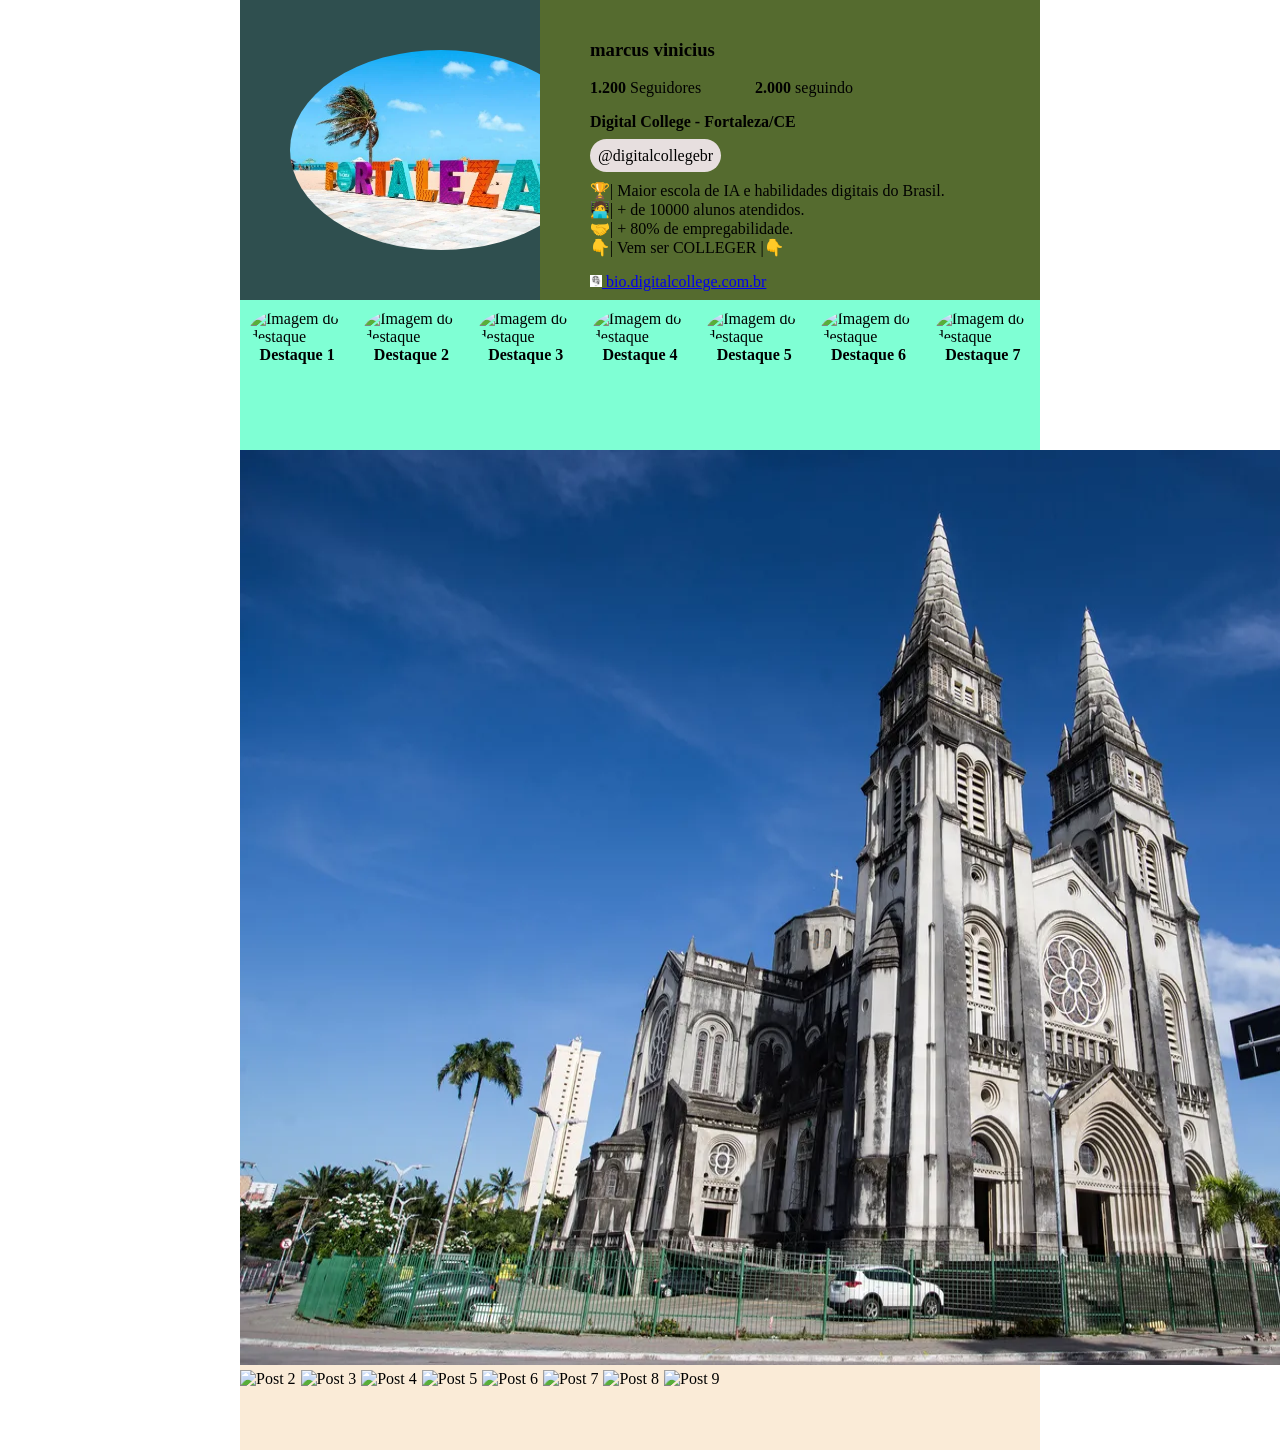
==== index.html @ 8ea057f7 "ajustaperfil" ====
<!DOCTYPE html>
<html lang="pt-br">
 
<head>
    <meta charset="UTF-8">
    <meta name="viewport" content="width=device-width, initial-scale=1.0">
    <title>Instagram</title>
    <link rel="stylesheet" href="style.css">
</head>
 
<body>
    <div id="conteudo">
        <div id="cabecalho">
            <div id="fotodeperfil">
                <img height="200" src="fortaleza-ceara-edit-17-600x398.webp" alt="foto de perfil">
            </div>
            <div id="textodeperfil">
                <h3>marcus vinicius</h3>
                <p>
                    <b>1.200</b> Seguidores
                    <span id="span-seguindo">2.000</span> seguindo
                </p>
                <p><strong>Digital College - Fortaleza/CE</strong></p>
                <p class="juntinhos">
                    <span id="pill">@digitalcollegebr</span>
                </p>
                <p class="juntinhos">
                    <span id="juntinhos">
                        🏆| Maior escola de IA e habilidades digitais do Brasil.<br>
                        🧑‍💻| + de 10000 alunos atendidos.<br>
                        🤝| + 80% de empregabilidade.<br>
                        👇| Vem ser COLLEGER |👇
                    </span>
                </p>
                <a href="https://bio.digitalcollege.com.br">
                    <i id="icone-link"></i>
                    bio.digitalcollege.com.br
                </a>
            </div>
        </div>
 
        <div id="destaques">
            <div class="destaque">
                <img src="https://placehold.co/100x100" alt="Imagem do destaque">
                <p>Destaque 1</p>
            </div>
            <div class="destaque">
                <img src="https://placehold.co/100x100" alt="Imagem do destaque">
                <p>Destaque 2</p>
            </div>
            <div class="destaque">
                <img src="https://placehold.co/100x100" alt="Imagem do destaque">
                <p>Destaque 3</p>
            </div>
            <div class="destaque">
                <img src="https://placehold.co/100x100" alt="Imagem do destaque">
                <p>Destaque 4</p>
            </div>
            <div class="destaque">
                <img src="https://placehold.co/100x100" alt="Imagem do destaque">
                <p>Destaque 5</p>
            </div>
            <div class="destaque">
                <img src="https://placehold.co/100x100" alt="Imagem do destaque">
                <p>Destaque 6</p>
            </div>
            <div class="destaque">
                <img src="https://placehold.co/100x100" alt="Imagem do destaque">
                <p>Destaque 7</p>
            </div>
        </div>
        
        <div id="feed">
            <img class="post-img" src="Catedral.webp" alt="Post 1">
            <img class="post-img" src="https://placehold.co/260x300" alt="Post 2">
            <img class="post-img" src="https://placehold.co/260x300" alt="Post 3">
            <img class="post-img" src="https://placehold.co/260x300" alt="Post 4">
            <img class="post-img" src="https://placehold.co/260x300" alt="Post 5">
            <img class="post-img" src="https://placehold.co/260x300" alt="Post 6">
            <img class="post-img" src="https://placehold.co/260x300" alt="Post 7">
            <img class="post-img" src="https://placehold.co/260x300" alt="Post 8">
            <img class="post-img" src="https://placehold.co/260x300" alt="Post 9">
        </div>
    </div>
    </div>
</body>
 
</html>
---- style.css ----
* {
    box-sizing: border-box;
}
 
body {
    margin: 0;
}
 
#conteudo {
    width: 800px;
    height: 1000px;
    background-color: blue;
    margin: 0 auto;
}
 
#cabecalho {
    width: 800px;
    height: 300px;
    background-color: brown;
    display: flex;
}
 
#destaques {
    height: 150px;
    width: 800px;
    background-color: lightcoral;
    display: flex;
    overflow-x: scroll;
    overflow-y: hidden;

}
 
#feed {
    height: 1000px;
    width: 800px;
    background-color: antiquewhite;
}
 
#fotodeperfil {
    width: 300px;
    height: 300px;
    background-color: darkslategrey;
    padding: 50px;
    box-sizing: border-box;
}
 
#fotodeperfil img,
.destaque img {
    border-radius: 50%;
}
 
#textodeperfil {
    width: 500px;
    height: 300px;
    background-color: darkolivegreen;
    padding: 20px 50px;
    box-sizing: border-box;
}
 
#span-seguindo {
    font-weight: bold;
    margin-left: 50px;
}
 
#juntinhos {
    margin: 0;
}
 
#pill {
    background-color: rgb(231, 223, 223);
    padding: 8px;
    border-radius: 20px;
}
 
#assenao {
    margin: 15px 0;
}
 
#icone-link {
    height: 12px;
    width: 12px;
    display: inline-block;
    background-size: 12px;
    background-image: url("link-icon-vector-isolated-white-background-logo-concept-l-link-icon-vector-isolated-white-background-logo-concept-link-125783372.webp");
}
 
.destaque {
    width: 120px;
    height: 150px;
    background-color: aquamarine;
    padding: 10px;
    box-sizing: border-box;
}
 
 .destaque p {
    margin-top: 0;
    text-align: center;
    font-weight: 600;
}
#feed {
    display: flex;
    flex-wrap: wrap;
    padding: 10;
    gap: 5px;
}
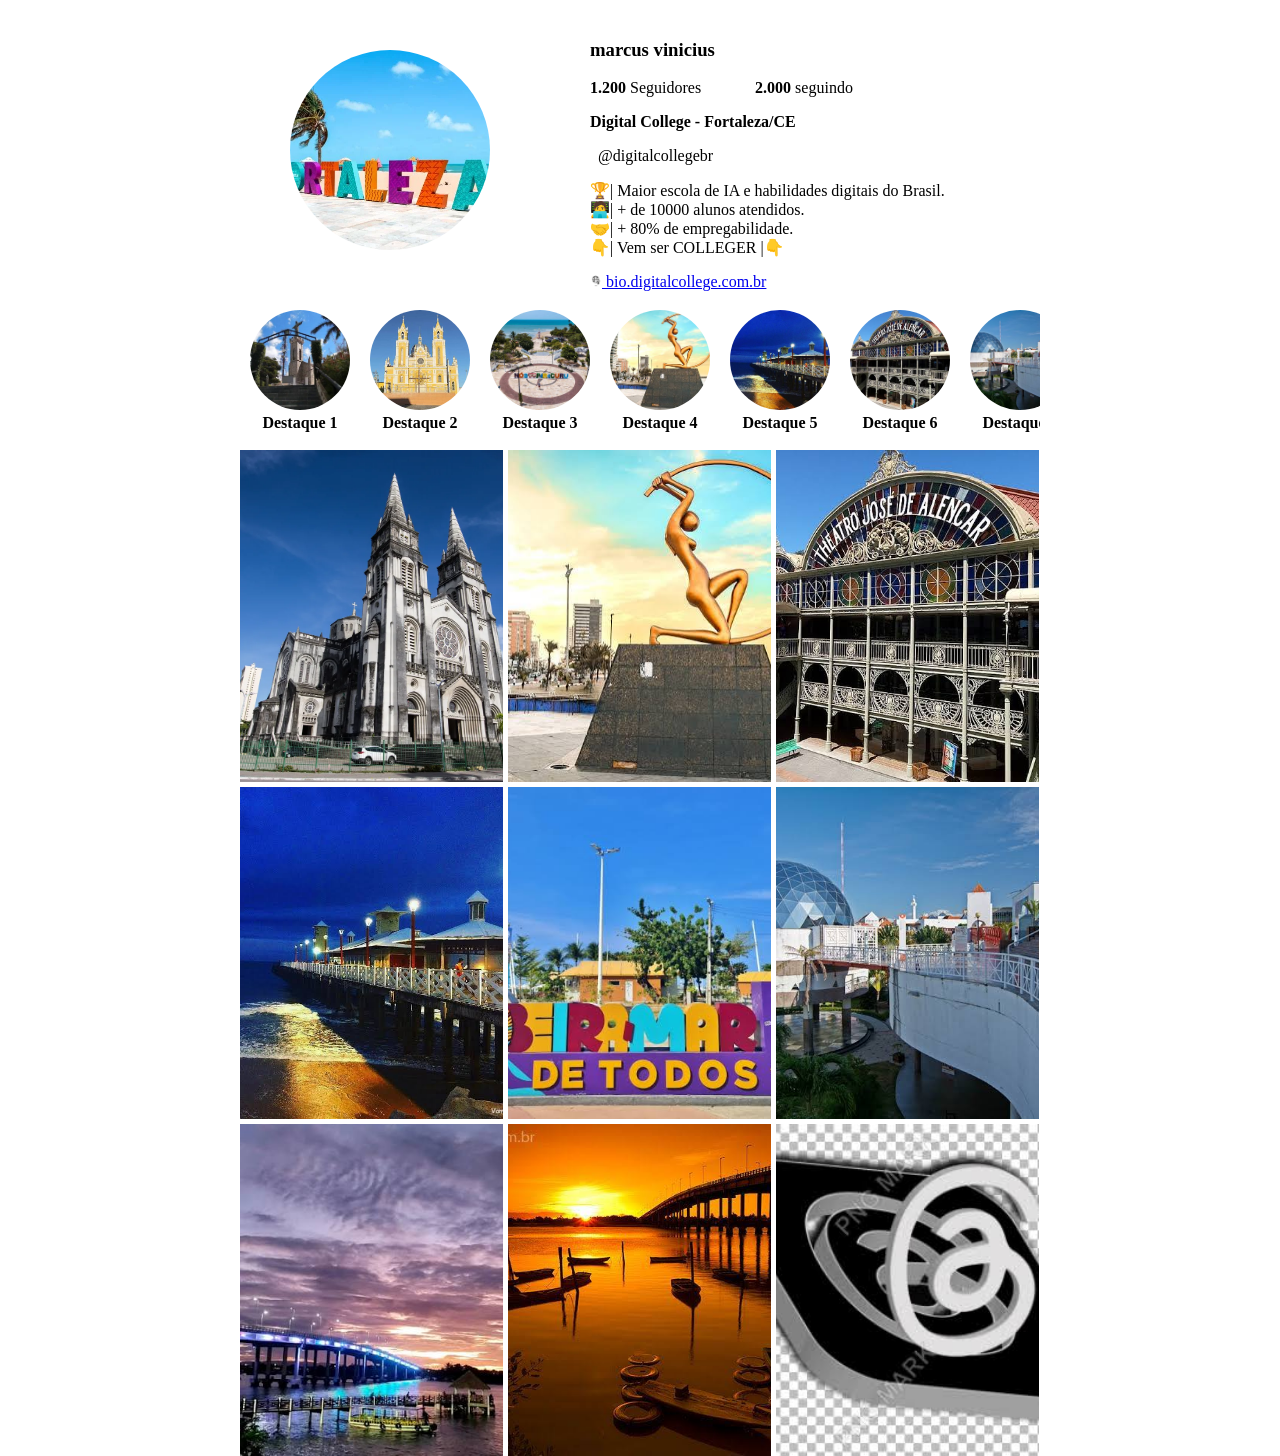
==== commit f013efb4: "terminamos o site" ====
--- a/index.html
+++ b/index.html
@@ -13,7 +13,7 @@
     <div id="conteudo">
         <div id="cabecalho">
             <div id="fotodeperfil">
-                <img height="200" src="fortaleza-ceara-edit-17-600x398.webp" alt="foto de perfil">
+                <img height="200" width="200" src="fortaleza-ceara-edit-17-600x398.webp" alt="foto de perfil">
             </div>
             <div id="textodeperfil">
                 <h3>marcus vinicius</h3>
@@ -42,45 +42,44 @@
  
         <div id="destaques">
             <div class="destaque">
-                <img src="https://placehold.co/100x100" alt="Imagem do destaque">
+                <img src="images (8).jpg" alt="Imagem do destaque">
                 <p>Destaque 1</p>
             </div>
             <div class="destaque">
-                <img src="https://placehold.co/100x100" alt="Imagem do destaque">
+                <img src="images (9).jpg" alt="Imagem do destaque">
                 <p>Destaque 2</p>
             </div>
             <div class="destaque">
-                <img src="https://placehold.co/100x100" alt="Imagem do destaque">
+                <img src="images (10).jpg" alt="Imagem do destaque">
                 <p>Destaque 3</p>
             </div>
             <div class="destaque">
-                <img src="https://placehold.co/100x100" alt="Imagem do destaque">
+                <img src="images (1).jpg" alt="Imagem do destaque">
                 <p>Destaque 4</p>
             </div>
             <div class="destaque">
-                <img src="https://placehold.co/100x100" alt="Imagem do destaque">
+                <img src="images (3).jpg" alt="Imagem do destaque">
                 <p>Destaque 5</p>
             </div>
             <div class="destaque">
-                <img src="https://placehold.co/100x100" alt="Imagem do destaque">
+                <img src="images (2).jpg" alt="Imagem do destaque">
                 <p>Destaque 6</p>
             </div>
             <div class="destaque">
-                <img src="https://placehold.co/100x100" alt="Imagem do destaque">
+                <img src="images (5).jpg" alt="Imagem do destaque">
                 <p>Destaque 7</p>
             </div>
         </div>
-        
         <div id="feed">
             <img class="post-img" src="Catedral.webp" alt="Post 1">
-            <img class="post-img" src="https://placehold.co/260x300" alt="Post 2">
-            <img class="post-img" src="https://placehold.co/260x300" alt="Post 3">
-            <img class="post-img" src="https://placehold.co/260x300" alt="Post 4">
-            <img class="post-img" src="https://placehold.co/260x300" alt="Post 5">
-            <img class="post-img" src="https://placehold.co/260x300" alt="Post 6">
-            <img class="post-img" src="https://placehold.co/260x300" alt="Post 7">
-            <img class="post-img" src="https://placehold.co/260x300" alt="Post 8">
-            <img class="post-img" src="https://placehold.co/260x300" alt="Post 9">
+            <img class="post-img" src="images (1).jpg" alt="Post 2">
+            <img class="post-img" src="images (2).jpg" alt="Post 3">
+            <img class="post-img" src="images (3).jpg" alt="Post 4">
+            <img class="post-img" src="images (4).jpg" alt="Post 5">
+            <img class="post-img" src="images (5).jpg" alt="Post 6">
+            <img class="post-img" src="images (6).jpg" alt="Post 7">
+            <img class="post-img" src="images (7).jpg" alt="Post 8">
+            <img class="post-img" src="images.jpg" alt="Post 9">
         </div>
     </div>
     </div>
--- a/style.css
+++ b/style.css
@@ -10,39 +10,43 @@
 #conteudo {
     width: 800px;
     height: 1000px;
-    background-color: blue;
+
     margin: 0 auto;
 }
  
 #cabecalho {
     width: 800px;
     height: 300px;
-    background-color: brown;
     display: flex;
 }
  
 #destaques {
     height: 150px;
     width: 800px;
-    background-color: lightcoral;
     display: flex;
     overflow-x: scroll;
     overflow-y: hidden;
+    img{
+        height: 100px;
+        width: 100px;
+        object-fit: cover;
+    }
 
 }
  
 #feed {
     height: 1000px;
     width: 800px;
-    background-color: antiquewhite;
 }
  
 #fotodeperfil {
     width: 300px;
     height: 300px;
-    background-color: darkslategrey;
     padding: 50px;
     box-sizing: border-box;
+    img{
+        object-fit: cover;
+    }
 }
  
 #fotodeperfil img,
@@ -53,7 +57,6 @@
 #textodeperfil {
     width: 500px;
     height: 300px;
-    background-color: darkolivegreen;
     padding: 20px 50px;
     box-sizing: border-box;
 }
@@ -68,7 +71,6 @@
 }
  
 #pill {
-    background-color: rgb(231, 223, 223);
     padding: 8px;
     border-radius: 20px;
 }
@@ -88,7 +90,6 @@
 .destaque {
     width: 120px;
     height: 150px;
-    background-color: aquamarine;
     padding: 10px;
     box-sizing: border-box;
 }
@@ -101,6 +102,12 @@
 #feed {
     display: flex;
     flex-wrap: wrap;
-    padding: 10;
     gap: 5px;
+
+    img{
+        width: 263px;
+        height: 332px;
+        object-fit: cover;
+    }
+    
 }
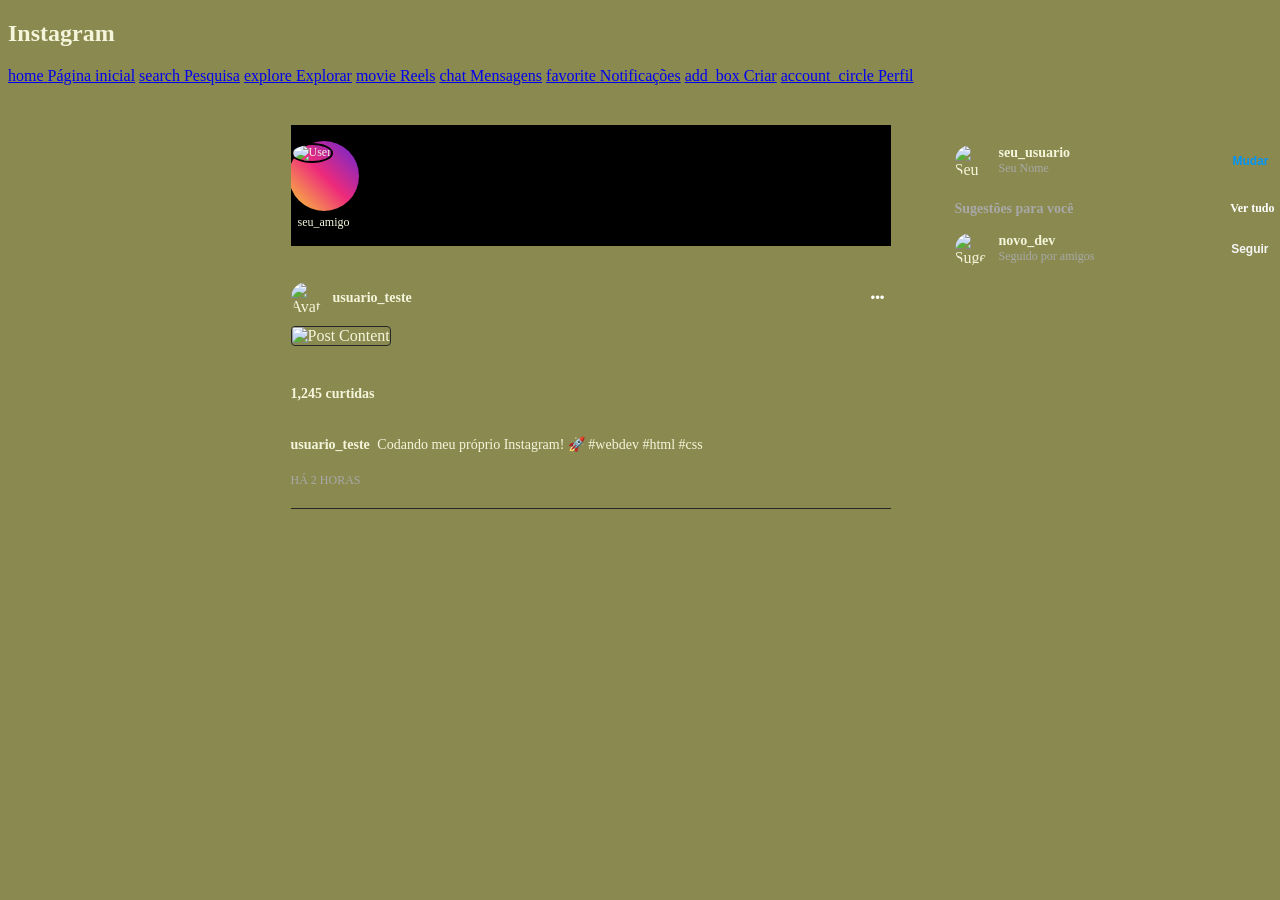
==== commit 30f9f077: "iniciei um novo clone do instagran" ====
--- a/index.html
+++ b/index.html
@@ -1,89 +1,103 @@
-
 <!DOCTYPE html>
-<html lang="pt-br">
- 
+<html lang="pt-BR">
 <head>
     <meta charset="UTF-8">
     <meta name="viewport" content="width=device-width, initial-scale=1.0">
-    <title>Instagram</title>
+    <title>Instagram Clone</title>
     <link rel="stylesheet" href="style.css">
-</head>
- 
-<body>
-    <div id="conteudo">
-        <div id="cabecalho">
-            <div id="fotodeperfil">
-                <img height="200" width="200" src="fortaleza-ceara-edit-17-600x398.webp" alt="foto de perfil">
+    <script src="https://unpkg.com/lucide@latest"></script>
+ </head>
+ <body>
+    <div class="container">
+        <aside class="sidebar">
+            <div class="logo">
+                <h2>Instagram</h2>
+         </div>
+         <nav class="menu">
+             <a href="#" class="menu-item active"><span class="material-symbols-outlined">home</span> <span>Página inicial</span></a>
+                <a href="#" class="menu-item"><span class="material-symbols-outlined">search</span> <span>Pesquisa</span></a>
+                <a href="#" class="menu-item"><span class="material-symbols-outlined">explore</span> <span>Explorar</span></a>
+                <a href="#" class="menu-item"><span class="material-symbols-outlined">movie</span> <span>Reels</span></a>
+                <a href="#" class="menu-item"><span class="material-symbols-outlined">chat</span> <span>Mensagens</span></a>
+                <a href="#" class="menu-item"><span class="material-symbols-outlined">favorite</span> <span>Notificações</span></a>
+                <a href="#" class="menu-item"><span class="material-symbols-outlined">add_box</span> <span>Criar</span></a>
+                <a href="#" class="menu-item"><span class="material-symbols-outlined">account_circle</span> <span>Perfil</span></a>
+        
+        </nav>  
+        
+    </aside> 
+
+    <main class="main-container">
+        
+        <section class="feed">
+            
+            <div class="stories-container">
+                <div class="story">
+                    <div class="profile-pic"><img src="https://picsum.photos" alt="User"></div>
+                    <span>seu_amigo</span>
+                </div>
+                
             </div>
-            <div id="textodeperfil">
-                <h3>marcus vinicius</h3>
-                <p>
-                    <b>1.200</b> Seguidores
-                    <span id="span-seguindo">2.000</span> seguindo
-                </p>
-                <p><strong>Digital College - Fortaleza/CE</strong></p>
-                <p class="juntinhos">
-                    <span id="pill">@digitalcollegebr</span>
-                </p>
-                <p class="juntinhos">
-                    <span id="juntinhos">
-                        🏆| Maior escola de IA e habilidades digitais do Brasil.<br>
-                        🧑‍💻| + de 10000 alunos atendidos.<br>
-                        🤝| + 80% de empregabilidade.<br>
-                        👇| Vem ser COLLEGER |👇
-                    </span>
-                </p>
-                <a href="https://bio.digitalcollege.com.br">
-                    <i id="icone-link"></i>
-                    bio.digitalcollege.com.br
-                </a>
+
+            <article class="post">
+
+                <header class="post-header">
+                    <div class="post-author">
+                        <img src="https://picsum.photos" alt="Avatar" class="avatar">
+                        <span class="username">usuario_teste</span>
+                    </div>
+                    <button class="btn-more">•••</button>
+                </header>
+                
+                <div class="post-image">
+                    <img src="https://picsum.photos" alt="Post Content">
+                </div>
+
+                <div class="post-actions">
+                    <div class="left-actions">
+                        <button><i data-lucide="heart"></i></button>
+                        <button><i data-lucide="message-circle"></i></button>
+                        <button><i data-lucide="send"></i></button>
+                    </div>
+                    <button class="save-action"><i data-lucide="bookmark"></i></button>
+                </div>
+
+                <div class="post-body">
+                    <p class="likes"><strong>1,245 curtidas</strong></p>
+                    <p class="caption"><strong>usuario_teste</strong> Codando meu próprio Instagram! 🚀 #webdev #html #css</p>
+                    <span class="time">Há 2 horas</span>
+                </div>
+            </article>
+
+        </section>
+
+        <aside class="suggestions">
+            <div class="user-profile">
+                <img src="https://picsum.photos" alt="Seu Perfil" class="avatar">
+                <div class="user-info">
+                    <strong>seu_usuario</strong>
+                    <span>Seu Nome</span>
+                </div>
+                <button class="btn-switch">Mudar</button>
             </div>
-        </div>
- 
-        <div id="destaques">
-            <div class="destaque">
-                <img src="images (8).jpg" alt="Imagem do destaque">
-                <p>Destaque 1</p>
+            
+            <div class="suggestions-header">
+                <span>Sugestões para você</span>
+                <a href="#">Ver tudo</a>
             </div>
-            <div class="destaque">
-                <img src="images (9).jpg" alt="Imagem do destaque">
-                <p>Destaque 2</p>
+
+            <div class="suggestion-item">
+                <img src="https://picsum.photos" alt="Sugestão" class="avatar">
+                <div class="user-info">
+                    <strong>novo_dev</strong>
+                    <span>Seguido por amigos</span>
+                </div>
+                <button class="btn-follow">Seguir</button>
             </div>
-            <div class="destaque">
-                <img src="images (10).jpg" alt="Imagem do destaque">
-                <p>Destaque 3</p>
-            </div>
-            <div class="destaque">
-                <img src="images (1).jpg" alt="Imagem do destaque">
-                <p>Destaque 4</p>
-            </div>
-            <div class="destaque">
-                <img src="images (3).jpg" alt="Imagem do destaque">
-                <p>Destaque 5</p>
-            </div>
-            <div class="destaque">
-                <img src="images (2).jpg" alt="Imagem do destaque">
-                <p>Destaque 6</p>
-            </div>
-            <div class="destaque">
-                <img src="images (5).jpg" alt="Imagem do destaque">
-                <p>Destaque 7</p>
-            </div>
-        </div>
-        <div id="feed">
-            <img class="post-img" src="Catedral.webp" alt="Post 1">
-            <img class="post-img" src="images (1).jpg" alt="Post 2">
-            <img class="post-img" src="images (2).jpg" alt="Post 3">
-            <img class="post-img" src="images (3).jpg" alt="Post 4">
-            <img class="post-img" src="images (4).jpg" alt="Post 5">
-            <img class="post-img" src="images (5).jpg" alt="Post 6">
-            <img class="post-img" src="images (6).jpg" alt="Post 7">
-            <img class="post-img" src="images (7).jpg" alt="Post 8">
-            <img class="post-img" src="images.jpg" alt="Post 9">
-        </div>
-    </div>
-    </div>
+        </aside>
+
+    </main>
+
+    <script>lucide.createIcons();</script>
 </body>
- 
-</html>
- +</html>
--- a/style.css
+++ b/style.css
@@ -1,113 +1,228 @@
-
-* {
+ {
+    margin: 0;
+    padding: 0;
     box-sizing: border-box;
-}
- 
+    font-family: -apple-system, BlinkMacSystemFont, "Segoe UI", Roboto, Helvetica, Arial, sans-serif;
+}
+
 body {
-    margin: 0;
-}
- 
-#conteudo {
-    width: 800px;
-    height: 1000px;
-
-    margin: 0 auto;
-}
- 
-#cabecalho {
-    width: 800px;
-    height: 300px;
-    display: flex;
-}
- 
-#destaques {
-    height: 150px;
-    width: 800px;
-    display: flex;
-    overflow-x: scroll;
-    overflow-y: hidden;
-    img{
-        height: 100px;
-        width: 100px;
-        object-fit: cover;
-    }
-
-}
- 
-#feed {
-    height: 1000px;
-    width: 800px;
-}
- 
-#fotodeperfil {
-    width: 300px;
-    height: 300px;
-    padding: 50px;
-    box-sizing: border-box;
-    img{
-        object-fit: cover;
-    }
-}
- 
-#fotodeperfil img,
-.destaque img {
+    background-color:rgb(138, 138, 80);
+    color:beige;
+    flex;
+}
+
+.siderba {
+    width: 245;
+    height: 100vh;
+    border-right: 1px solid #262626;
+    padding: 24px 12;
+    position: fixed;
+    left: 0;
+    top: 0;
+
+}
+
+.logo img{
+    width: 103px;
+    margin-bottom: 30px;
+    padding-left: 12px;
+    filter: invert(1);
+
+}
+.nav-links {
+    display: flex;
+    flex-direction: column;
+    gap: 8px;
+}
+.nav-links a {
+    display: flex;
+    align-items: center;
+    gap: 16px;
+    padding: 12px;
+    color: #f5f5f5;
+    text-decoration: none;
+    font-size: 16px;
+    border-radius: 8px;
+    transition: background 0.2s;
+}
+
+.nav-links a:hover {
+    background-color: #1a1a1a;
+}
+
+.main-container {
+    margin-left: 245px; 
+    width: calc(100% - 245px);
+    display: grid;
+    grid-template-columns: 600px 320px;
+    justify-content: center;
+    gap: 64px;
+    padding: 40px 20px;
+}
+
+.stories-container {
+    display: flex;
+    gap: 16px;
+    background-color: #000;
+    padding: 16px 0;
+    margin-bottom: 24px;
+    overflow-x: auto;
+}
+
+.story {
+    display: flex;
+    flex-direction: column;
+    align-items: center;
+    font-size: 12px;
+    cursor: pointer;
+    width: 66px;
+}
+
+.profile-pic {
+    width: 66px;
+    height: 66px;
     border-radius: 50%;
-}
- 
-#textodeperfil {
-    width: 500px;
-    height: 300px;
-    padding: 20px 50px;
-    box-sizing: border-box;
-}
- 
-#span-seguindo {
-    font-weight: bold;
-    margin-left: 50px;
-}
- 
-#juntinhos {
-    margin: 0;
-}
- 
-#pill {
-    padding: 8px;
-    border-radius: 20px;
-}
- 
-#assenao {
-    margin: 15px 0;
-}
- 
-#icone-link {
-    height: 12px;
-    width: 12px;
-    display: inline-block;
-    background-size: 12px;
-    background-image: url("link-icon-vector-isolated-white-background-logo-concept-l-link-icon-vector-isolated-white-background-logo-concept-link-125783372.webp");
-}
- 
-.destaque {
-    width: 120px;
-    height: 150px;
-    padding: 10px;
-    box-sizing: border-box;
-}
- 
- .destaque p {
-    margin-top: 0;
-    text-align: center;
+    padding: 2px;
+    background: linear-gradient(45deg, #f9ce34, #ee2a7b, #6228d7);
+    margin-bottom: 4px;
+}
+
+.profile-pic img {
+    width: 100%;
+    height: 100%;
+    border-radius: 50%;
+    border: 2px solid #000;
+    object-fit: cover;
+}
+
+.post {
+    border-bottom: 1px solid #262626;
+    padding-bottom: 20px;
+    margin-bottom: 12px;
+}
+
+.post-header {
+    display: flex;
+    justify-content: space-between;
+    align-items: center;
+    padding: 12px 0;
+}
+
+.post-author {
+    display: flex;
+    align-items: center;
+    gap: 10px;
+}
+
+.avatar {
+    width: 32px;
+    height: 32px;
+    border-radius: 50%;
+    object-fit: cover;
+}
+
+.username {
     font-weight: 600;
-}
-#feed {
-    display: flex;
-    flex-wrap: wrap;
-    gap: 5px;
-
-    img{
-        width: 263px;
-        height: 332px;
-        object-fit: cover;
-    }
-    
-}+    font-size: 14px;
+}
+
+.btn-more {
+    background: none;
+    border: none;
+    color: white;
+    cursor: pointer;
+}
+
+.post-image img {
+    width: 100%;
+    max-height: 600px;
+    object-fit: cover;
+    border-radius: 4px;
+    border: 1px solid #262626;
+}
+
+.post-actions {
+    display: flex;
+    justify-content: space-between;
+    padding: 12px 0;
+}
+
+.left-actions {
+    display: flex;
+    gap: 16px;
+}
+
+.post-actions button {
+    background: none;
+    border: none;
+    color: white;
+    cursor: pointer;
+}
+
+.post-body {
+    display: flex;
+    flex-direction: column;
+    gap: 6px;
+    font-size: 14px;
+}
+
+.caption strong {
+    margin-right: 4px;
+}
+
+.time {
+    color: #a8a8a8;
+    font-size: 12px;
+    text-transform: uppercase;
+}
+
+.suggestions {
+    padding-top: 20px;
+}
+
+.user-profile, .suggestion-item {
+    display: flex;
+    align-items: center;
+    justify-content: space-between;
+    margin-bottom: 16px;
+}
+
+.user-info {
+    display: flex;
+    flex-direction: column;
+    flex-grow: 1;
+    margin-left: 12px;
+    font-size: 14px;
+}
+
+.user-info span {
+    color: #a8a8a8;
+    font-size: 12px;
+}
+
+.suggestions-header {
+    display: flex;
+    justify-content: space-between;
+    font-size: 14px;
+    font-weight: 600;
+    color: #a8a8a8;
+    margin: 24px 0 16px 0;
+}
+
+.suggestions-header a {
+    color: white;
+    text-decoration: none;
+    font-size: 12px;
+}
+
+.btn-switch, .btn-follow {
+    background: none;
+    border: none;
+    color: #0095f6;
+    font-weight: 600;
+    font-size: 12px;
+    cursor: pointer;
+}
+.btn-follow {
+    color: #f5f5f5;
+}
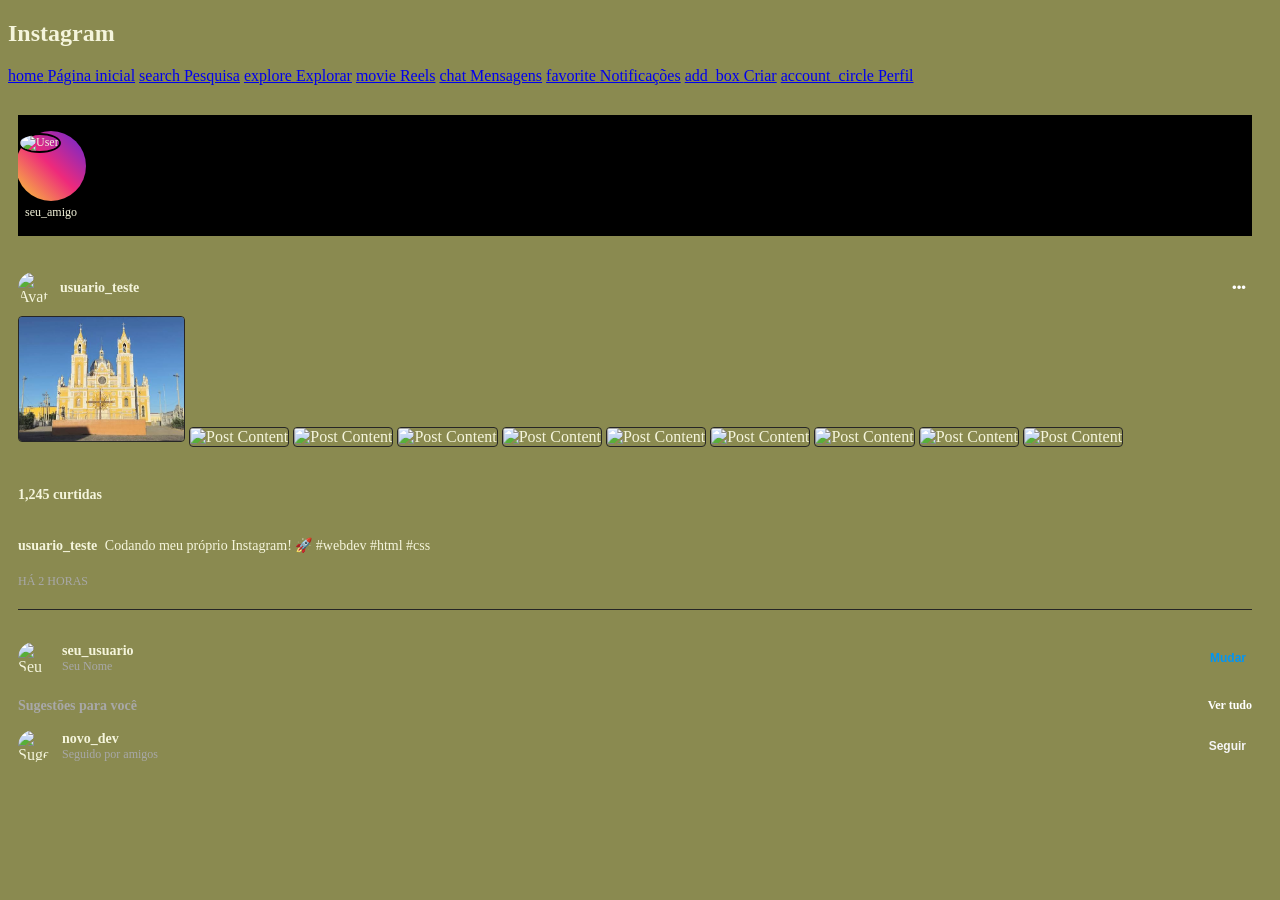
==== commit 426e5249: "finalizando o projeto" ====
--- a/index.html
+++ b/index.html
@@ -5,16 +5,16 @@
     <meta name="viewport" content="width=device-width, initial-scale=1.0">
     <title>Instagram Clone</title>
     <link rel="stylesheet" href="style.css">
-    <script src="https://unpkg.com/lucide@latest"></script>
- </head>
- <body>
-    <div class="container">
-        <aside class="sidebar">
+    <link rel="stylesheet" href="https://cloudflare.com">
+</head>
+<body>
+ <div class="container">
+        <aside class="sidebar" style="margin-top: 15px;"> 
             <div class="logo">
                 <h2>Instagram</h2>
          </div>
          <nav class="menu">
-             <a href="#" class="menu-item active"><span class="material-symbols-outlined">home</span> <span>Página inicial</span></a>
+                <a href="#" class="menu-item"><span class="material-symbols-outlined">home</span> <span>Página inicial</span></a>
                 <a href="#" class="menu-item"><span class="material-symbols-outlined">search</span> <span>Pesquisa</span></a>
                 <a href="#" class="menu-item"><span class="material-symbols-outlined">explore</span> <span>Explorar</span></a>
                 <a href="#" class="menu-item"><span class="material-symbols-outlined">movie</span> <span>Reels</span></a>
@@ -50,7 +50,17 @@
                 </header>
                 
                 <div class="post-image">
-                    <img src="https://picsum.photos" alt="Post Content">
+                    <img src="images (9).jpg" alt="Post Content">
+                    <img src="https://encrypted-tbn0.gstatic.com/images?q=tbn:ANd9GcRro6cJt3nrVk54k-POD6sVyZhdpaHlkwyrAuRDkmFC8g&s=10" alt="Post Content">
+                    <img src="https://encrypted-tbn0.gstatic.com/images?q=tbn:ANd9GcRro6cJt3nrVk54k-POD6sVyZhdpaHlkwyrAuRDkmFC8g&s=10" alt="Post Content">
+                    <img src="https://encrypted-tbn0.gstatic.com/images?q=tbn:ANd9GcRro6cJt3nrVk54k-POD6sVyZhdpaHlkwyrAuRDkmFC8g&s=10" alt="Post Content">
+                    <img src="https://encrypted-tbn0.gstatic.com/images?q=tbn:ANd9GcRro6cJt3nrVk54k-POD6sVyZhdpaHlkwyrAuRDkmFC8g&s=10" alt="Post Content">
+                    <img src="https://encrypted-tbn0.gstatic.com/images?q=tbn:ANd9GcRro6cJt3nrVk54k-POD6sVyZhdpaHlkwyrAuRDkmFC8g&s=10" alt="Post Content">
+                    <img src="https://encrypted-tbn0.gstatic.com/images?q=tbn:ANd9GcRro6cJt3nrVk54k-POD6sVyZhdpaHlkwyrAuRDkmFC8g&s=10" alt="Post Content">
+                    <img src="https://encrypted-tbn0.gstatic.com/images?q=tbn:ANd9GcRro6cJt3nrVk54k-POD6sVyZhdpaHlkwyrAuRDkmFC8g&s=10" alt="Post Content">
+                    <img src="https://encrypted-tbn0.gstatic.com/images?q=tbn:ANd9GcRro6cJt3nrVk54k-POD6sVyZhdpaHlkwyrAuRDkmFC8g&s=10" alt="Post Content">
+                    <img src="https://encrypted-tbn0.gstatic.com/images?q=tbn:ANd9GcRro6cJt3nrVk54k-POD6sVyZhdpaHlkwyrAuRDkmFC8g&s=10" alt="Post Content">
+                    
                 </div>
 
                 <div class="post-actions">
--- a/style.css
+++ b/style.css
@@ -1,17 +1,29 @@
  {
-    margin: 0;
-    padding: 0;
+    margin: 400;
+    padding: 800;
     box-sizing: border-box;
-    font-family: -apple-system, BlinkMacSystemFont, "Segoe UI", Roboto, Helvetica, Arial, sans-serif;
+    font-family: -apple-system, BlinkMacSystemFont,
 }
 
 body {
     background-color:rgb(138, 138, 80);
     color:beige;
-    flex;
-}
-
-.siderba {
+    flex:content;
+}
+.menu{
+    text-decoration: none;
+}
+.material-symbols-outlined {
+    text-decoration: none;
+    gap: 2px;
+}
+<element class="material-symbols-outlined">
+.div{
+    display: blocr;
+    unicode-bidi: isolate;
+}
+Selector Specificity: (0, 1, 0)
+.sidebar {
     width: 245;
     height: 100vh;
     border-right: 1px solid #262626;
@@ -43,7 +55,7 @@
     text-decoration: none;
     font-size: 16px;
     border-radius: 8px;
-    transition: background 0.2s;
+    transition: transform 0.2s;
 }
 
 .nav-links a:hover {
@@ -51,13 +63,13 @@
 }
 
 .main-container {
-    margin-left: 245px; 
-    width: calc(100% - 245px);
-    display: grid;
+    margin-left: 0%; 
+    width: calc(100% - 30px);
+    display: inline-block;
     grid-template-columns: 600px 320px;
     justify-content: center;
     gap: 64px;
-    padding: 40px 20px;
+    padding: 30px 10px;
 }
 
 .stories-container {
@@ -131,11 +143,16 @@
     border: none;
     color: white;
     cursor: pointer;
-}
-
+}.post-image
+   width: 165px;
+   height: 165;
+{
+    display: grid;
+    grid-template-columns: repeat(5,1fr);
+}
 .post-image img {
-    width: 100%;
-    max-height: 600px;
+    width: 165px;
+    he: 320px;
     object-fit: cover;
     border-radius: 4px;
     border: 1px solid #262626;
